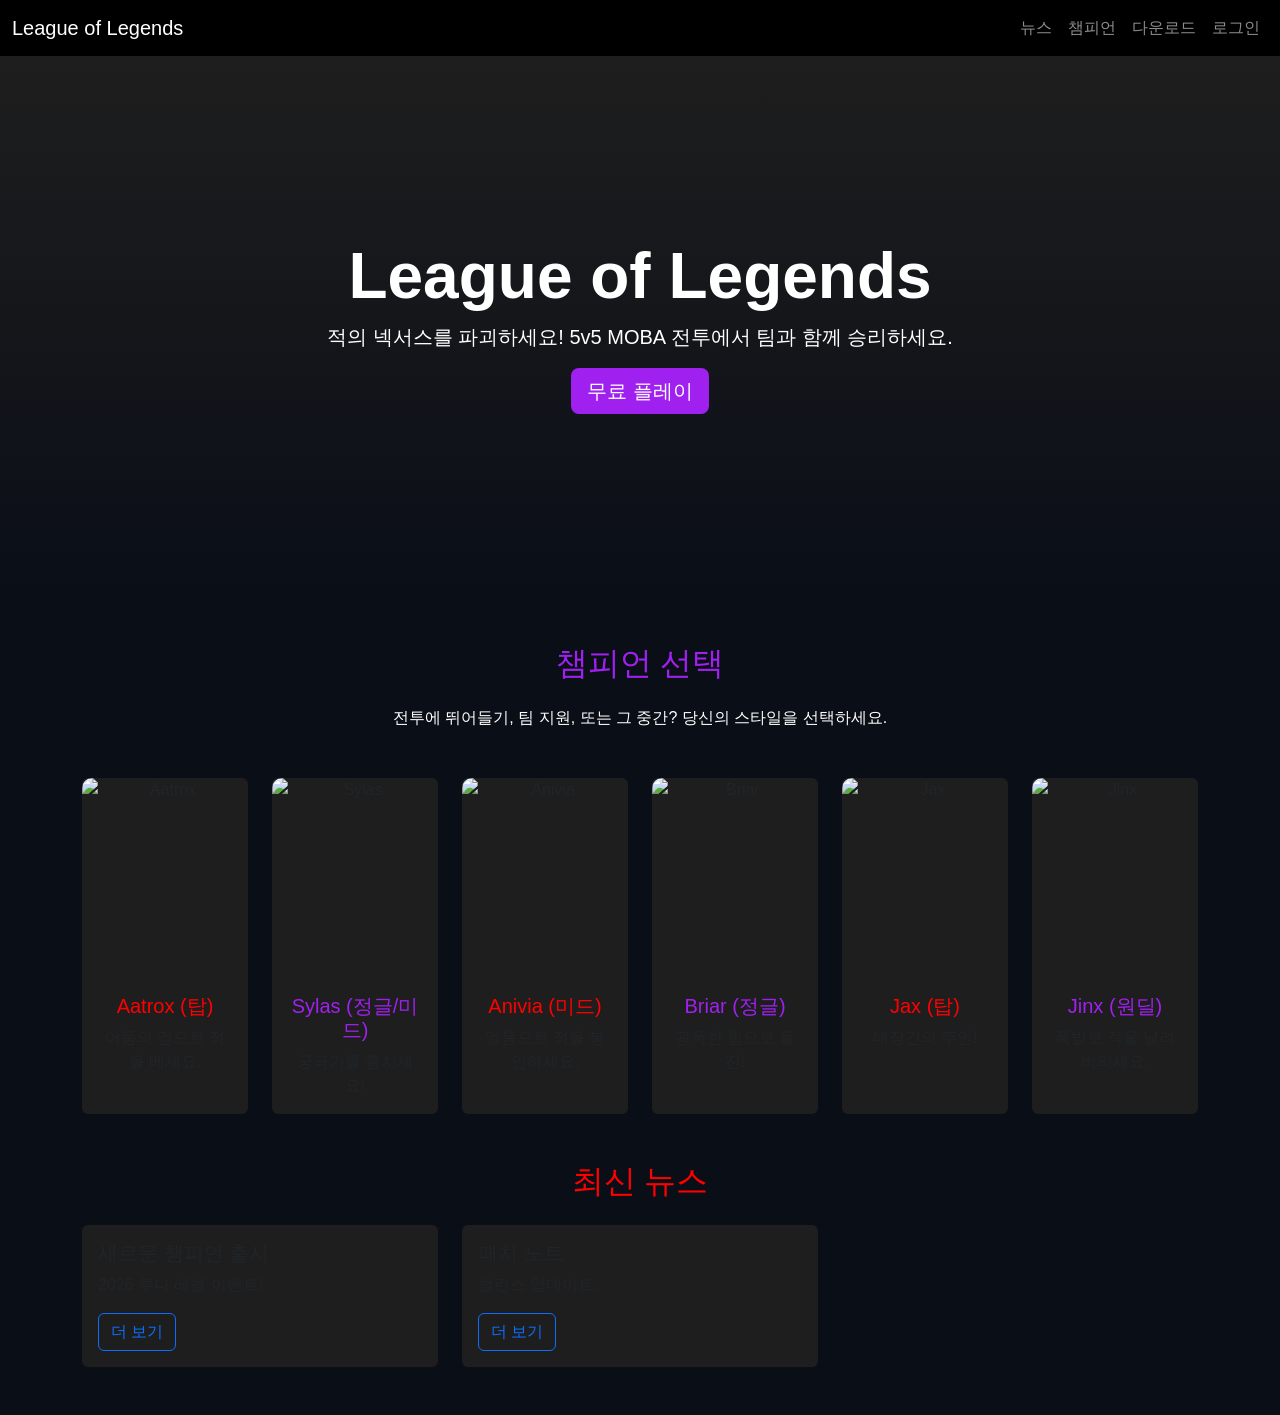
==== src/main/resources/META-INF/resources/index.html @ 99af6a19 "2주차 수업 내용 업로드" ====
<!DOCTYPE html>
<html lang="ko">
<head>
    <meta charset="UTF-8">
    <meta name="viewport" content="width=device-width, initial-scale=1.0">
    <title>League of Legends - 메인 페이지</title>
    <!-- Bootstrap 5 CDN -->
    <link href="https://cdn.jsdelivr.net/npm/bootstrap@5.3.0/dist/css/bootstrap.min.css" rel="stylesheet">
    <script src="https://cdn.jsdelivr.net/npm/bootstrap@5.3.0/dist/js/bootstrap.bundle.min.js"></script>
    <!-- 커스텀 스타일 (LOL 테마 + 챔피언 호버 효과) -->
    <style>
        body { background-color: #0a0e17; color: #fff; font-family: 'Arial', sans-serif; }
        .navbar { background-color: #000; }
        .hero { background: linear-gradient(to bottom, #1e1e1e, #0a0e17); min-height: 60vh; }
        .accent-purple { color: #a020f0; }
        .accent-red { color: #ff0000; }
        .card { background-color: #1e1e1e; border: none; transition: transform 0.3s, box-shadow 0.3s; }
        .card:hover { transform: scale(1.05); box-shadow: 0 10px 20px rgba(160, 32, 240, 0.5); }
        .card-img-top { height: 200px; object-fit: cover; border-radius: 10px 10px 0 0; }
        .btn-primary { background-color: #a020f0; border: none; }
        .btn-primary:hover { background-color: #800080; }
    </style>
</head>
<body>

    <!-- 헤더 (Navbar) -->
    <nav class="navbar navbar-expand-lg navbar-dark">
        <div class="container-fluid">
            <a class="navbar-brand" href="#">League of Legends</a>
            <button class="navbar-toggler" type="button" data-bs-toggle="collapse" data-bs-target="#navbarNav" aria-controls="navbarNav" aria-expanded="false" aria-label="Toggle navigation">
                <span class="navbar-toggler-icon"></span>
            </button>
            <div class="collapse navbar-collapse" id="navbarNav">
                <ul class="navbar-nav ms-auto">
                    <li class="nav-item"><a class="nav-link" href="#">뉴스</a></li>
                    <li class="nav-item"><a class="nav-link" href="#">챔피언</a></li>
                    <li class="nav-item"><a class="nav-link" href="#">다운로드</a></li>
                    <li class="nav-item"><a class="nav-link" href="#">로그인</a></li>
                </ul>
            </div>
        </div>
    </nav>

    <!-- 히어로 배너 (Hero Banner) -->
    <section class="hero d-flex align-items-center justify-content-center text-center py-5">
        <div class="container">
            <h1 class="display-3 fw-bold">League of Legends</h1>
            <p class="lead">적의 넥서스를 파괴하세요! 5v5 MOBA 전투에서 팀과 함께 승리하세요.</p>
            <a href="#" class="btn btn-primary btn-lg">무료 플레이</a>
        </div>
    </section>

<!-- 챔피언 선택 섹션 (작은 썸네일 PNG로 업데이트!) -->
    <section class="container my-5">
        <h2 class="text-center mb-4 accent-purple">챔피언 선택</h2>
        <p class="text-center mb-5">전투에 뛰어들기, 팀 지원, 또는 그 중간? 당신의 스타일을 선택하세요.</p>
        <div class="row g-4">
            <!-- Aatrox -->
            <div class="col-md-6 col-lg-4 col-xl-2">
                <div class="card text-center h-100">
                    <img src="https://ddragon.leagueoflegends.com/cdn/15.24.1/img/champion/Aatrox.png" class="card-img-top" alt="Aatrox" loading="lazy">
                    <div class="card-body">
                        <h5 class="card-title accent-red">Aatrox (탑)</h5>
                        <p class="card-text">어둠의 검으로 적을 베세요.</p>
                    </div>
                </div>
            </div>
            <!-- Sylas -->
            <div class="col-md-6 col-lg-4 col-xl-2">
                <div class="card text-center h-100">
                    <img src="https://ddragon.leagueoflegends.com/cdn/15.24.1/img/champion/Sylas.png" class="card-img-top" alt="Sylas" loading="lazy">
                    <div class="card-body">
                        <h5 class="card-title accent-purple">Sylas (정글/미드)</h5>
                        <p class="card-text">궁극기를 훔치세요!</p>
                    </div>
                </div>
            </div>
            <!-- Anivia -->
            <div class="col-md-6 col-lg-4 col-xl-2">
                <div class="card text-center h-100">
                    <img src="https://ddragon.leagueoflegends.com/cdn/15.24.1/img/champion/Anivia.png" class="card-img-top" alt="Anivia" loading="lazy">
                    <div class="card-body">
                        <h5 class="card-title accent-red">Anivia (미드)</h5>
                        <p class="card-text">얼음으로 적을 봉인하세요.</p>
                    </div>
                </div>
            </div>
            <!-- Briar -->
            <div class="col-md-6 col-lg-4 col-xl-2">
                <div class="card text-center h-100">
                    <img src="https://ddragon.leagueoflegends.com/cdn/15.24.1/img/champion/Briar.png" class="card-img-top" alt="Briar" loading="lazy">
                    <div class="card-body">
                        <h5 class="card-title accent-purple">Briar (정글)</h5>
                        <p class="card-text">광폭한 힘으로 돌진!</p>
                    </div>
                </div>
            </div>
            <!-- Jax -->
            <div class="col-md-6 col-lg-4 col-xl-2">
                <div class="card text-center h-100">
                    <img src="https://ddragon.leagueoflegends.com/cdn/15.24.1/img/champion/Jax.png" class="card-img-top" alt="Jax" loading="lazy">
                    <div class="card-body">
                        <h5 class="card-title accent-red">Jax (탑)</h5>
                        <p class="card-text">대장간의 주인!</p>
                    </div>
                </div>
            </div>
            <!-- Jinx -->
            <div class="col-md-6 col-lg-4 col-xl-2">
                <div class="card text-center h-100">
                    <img src="https://ddragon.leagueoflegends.com/cdn/15.24.1/img/champion/Jinx.png" class="card-img-top" alt="Jinx" loading="lazy">
                    <div class="card-body">
                        <h5 class="card-title accent-purple">Jinx (원딜)</h5>
                        <p class="card-text">폭발로 적을 날려버리세요.</p>
                    </div>
                </div>
            </div>
        </div>
    </section>

    <!-- 뉴스 섹션 (기존 유지) -->
    <section class="container my-5">
        <h2 class="text-center mb-4 accent-red">최신 뉴스</h2>
        <div class="row g-4">
            <div class="col-md-6 col-lg-4">
                <div class="card">
                    <div class="card-body">
                        <h5 class="card-title">새로운 챔피언 출시</h5>
                        <p class="card-text">2026 루나 레벨 이벤트!</p>
                        <a href="#" class="btn btn-outline-primary">더 보기</a>
                    </div>
                </div>
            </div>
            <div class="col-md-6 col-lg-4">
                <div class="card">
                    <div class="card-body">
                        <h5 class="card-title">패치 노트</h5>
                        <p class="card-text">밸런스 업데이트.</p>
                        <a href="#" class="btn btn-outline-primary">더 보기</a>
                    </div>
                </div>
            </div>
        </div>
    </section>
    
</body>
</html>
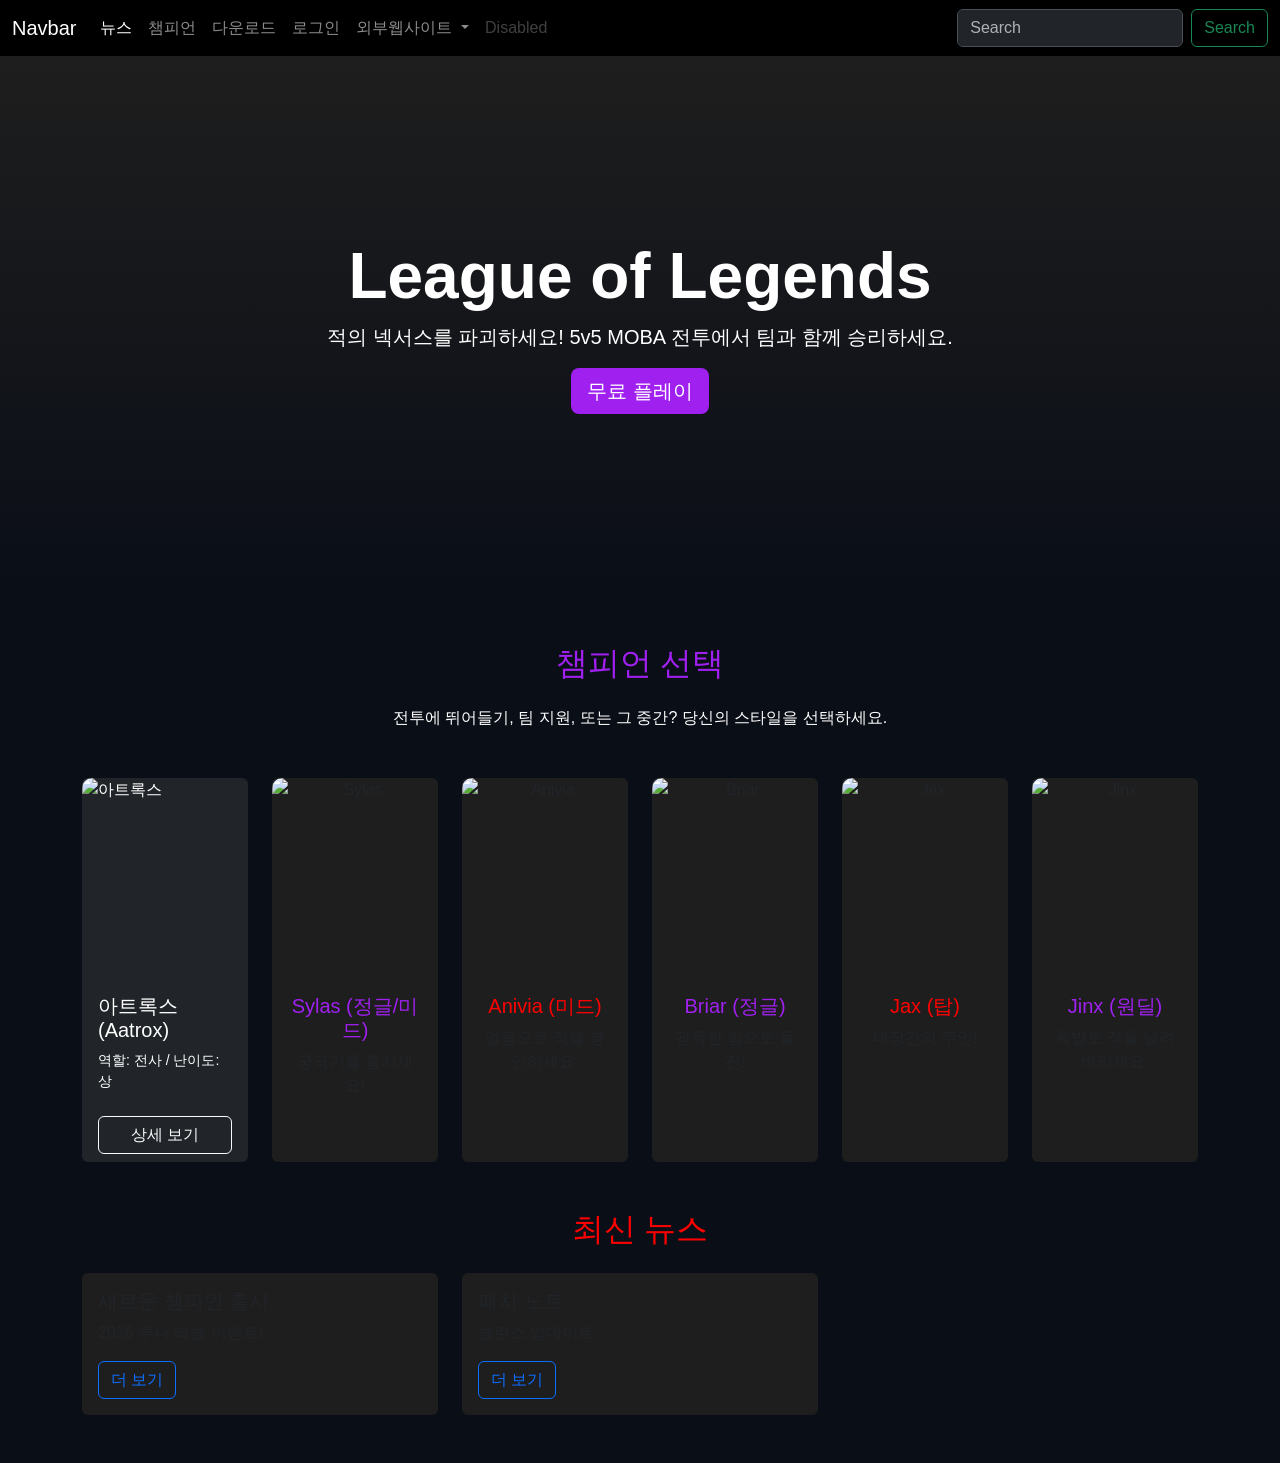
==== commit c6965f62: "4주차 수업 내용 업로드" ====
--- a/src/main/resources/META-INF/resources/index.html
+++ b/src/main/resources/META-INF/resources/index.html
@@ -1,4 +1,4 @@
-<!DOCTYPE html>
+<!DOCTYPE html> 
 <html lang="ko">
 <head>
     <meta charset="UTF-8">
@@ -24,9 +24,9 @@
 <body>
 
     <!-- 헤더 (Navbar) -->
-    <nav class="navbar navbar-expand-lg navbar-dark">
+    <!-- <nav class="navbar navbar-expand-lg navbar-dark">
         <div class="container-fluid">
-            <a class="navbar-brand" href="#">League of Legends</a>
+            <a class="navbar-brand" href="http://localhost:8080/index.html">League of Legends</a>
             <button class="navbar-toggler" type="button" data-bs-toggle="collapse" data-bs-target="#navbarNav" aria-controls="navbarNav" aria-expanded="false" aria-label="Toggle navigation">
                 <span class="navbar-toggler-icon"></span>
             </button>
@@ -36,10 +36,54 @@
                     <li class="nav-item"><a class="nav-link" href="#">챔피언</a></li>
                     <li class="nav-item"><a class="nav-link" href="#">다운로드</a></li>
                     <li class="nav-item"><a class="nav-link" href="#">로그인</a></li>
+                    <li class="nav-item"><a class="nav-link" href="https://lol.ps/" taget="_blank">외부웹사이트</a></li>
                 </ul>
             </div>
         </div>
-    </nav>
+    </nav> -->
+
+    <nav class="navbar navbar-expand-lg" data-bs-theme="dark">
+  <div class="container-fluid">
+    <a class="navbar-brand" href="#">Navbar</a>
+    <button class="navbar-toggler" type="button" data-bs-toggle="collapse" data-bs-target="#navbarSupportedContent" aria-controls="navbarSupportedContent" aria-expanded="false" aria-label="Toggle navigation">
+      <span class="navbar-toggler-icon"></span>
+    </button>
+    <div class="collapse navbar-collapse" id="navbarSupportedContent">
+      <ul class="navbar-nav me-auto mb-2 mb-lg-0">
+        <li class="nav-item">
+          <a class="nav-link active" aria-current="page" href="#">뉴스</a>
+        </li>
+        <li class="nav-item">
+          <a class="nav-link" href="#">챔피언</a>
+        </li>
+        <li class="nav-item">
+          <a class="nav-link" href="#">다운로드</a>
+        </li>
+        <li class="nav-item">
+          <a class="nav-link" href="#">로그인</a>
+        </li>
+        <li class="nav-item dropdown">
+          <a class="nav-link dropdown-toggle" href="#" id="navbarDropdown" role="button" data-bs-toggle="dropdown" aria-expanded="false">
+            외부웹사이트
+          </a>
+          <ul class="dropdown-menu" aria-labelledby="navbarDropdown">
+            <li><a class="dropdown-item" href="https://lol.ps/" target="_blank">롤전적</a></li>
+            <li><a class="dropdown-item" href="#">불법사이트</a></li>
+            <li><hr class="dropdown-divider"></li>
+            <li><a class="dropdown-item" href="#">외부웹</a></li>
+          </ul>
+        </li>
+        <li class="nav-item">
+          <a class="nav-link disabled" href="#" tabindex="-1" aria-disabled="true">Disabled</a>
+        </li>
+      </ul>
+      <form class="d-flex">
+        <input class="form-control me-2" type="search" placeholder="Search" aria-label="Search">
+        <button class="btn btn-outline-success" type="submit">Search</button>
+      </form>
+    </div>
+  </div>
+</nav>
 
     <!-- 히어로 배너 (Hero Banner) -->
     <section class="hero d-flex align-items-center justify-content-center text-center py-5">
@@ -56,15 +100,24 @@
         <p class="text-center mb-5">전투에 뛰어들기, 팀 지원, 또는 그 중간? 당신의 스타일을 선택하세요.</p>
         <div class="row g-4">
             <!-- Aatrox -->
-            <div class="col-md-6 col-lg-4 col-xl-2">
-                <div class="card text-center h-100">
-                    <img src="https://ddragon.leagueoflegends.com/cdn/15.24.1/img/champion/Aatrox.png" class="card-img-top" alt="Aatrox" loading="lazy">
-                    <div class="card-body">
-                        <h5 class="card-title accent-red">Aatrox (탑)</h5>
-                        <p class="card-text">어둠의 검으로 적을 베세요.</p>
-                    </div>
-                </div>
-            </div>
+<div class="col">
+<div class="card bg-dark text-white border-secondary h-100">
+<img src="images/Aatrox.png" class="card-img-top" alt="아트록스">
+<div class="card-body">
+<h5 class="card-title">아트록스 (Aatrox)</h5>
+<p class="card-text small">역할: 전사 / 난이도: 상</p>
+</div>
+<div class="card-footer bg-transparent border-0">
+<button class="btn btn-outline-light w-100"
+data-bs-toggle="modal"
+data-bs-target="#modalAatrox"
+data-champ="Aatrox">
+상세 보기
+</button>
+</div>
+</div>
+</div>
+
             <!-- Sylas -->
             <div class="col-md-6 col-lg-4 col-xl-2">
                 <div class="card text-center h-100">
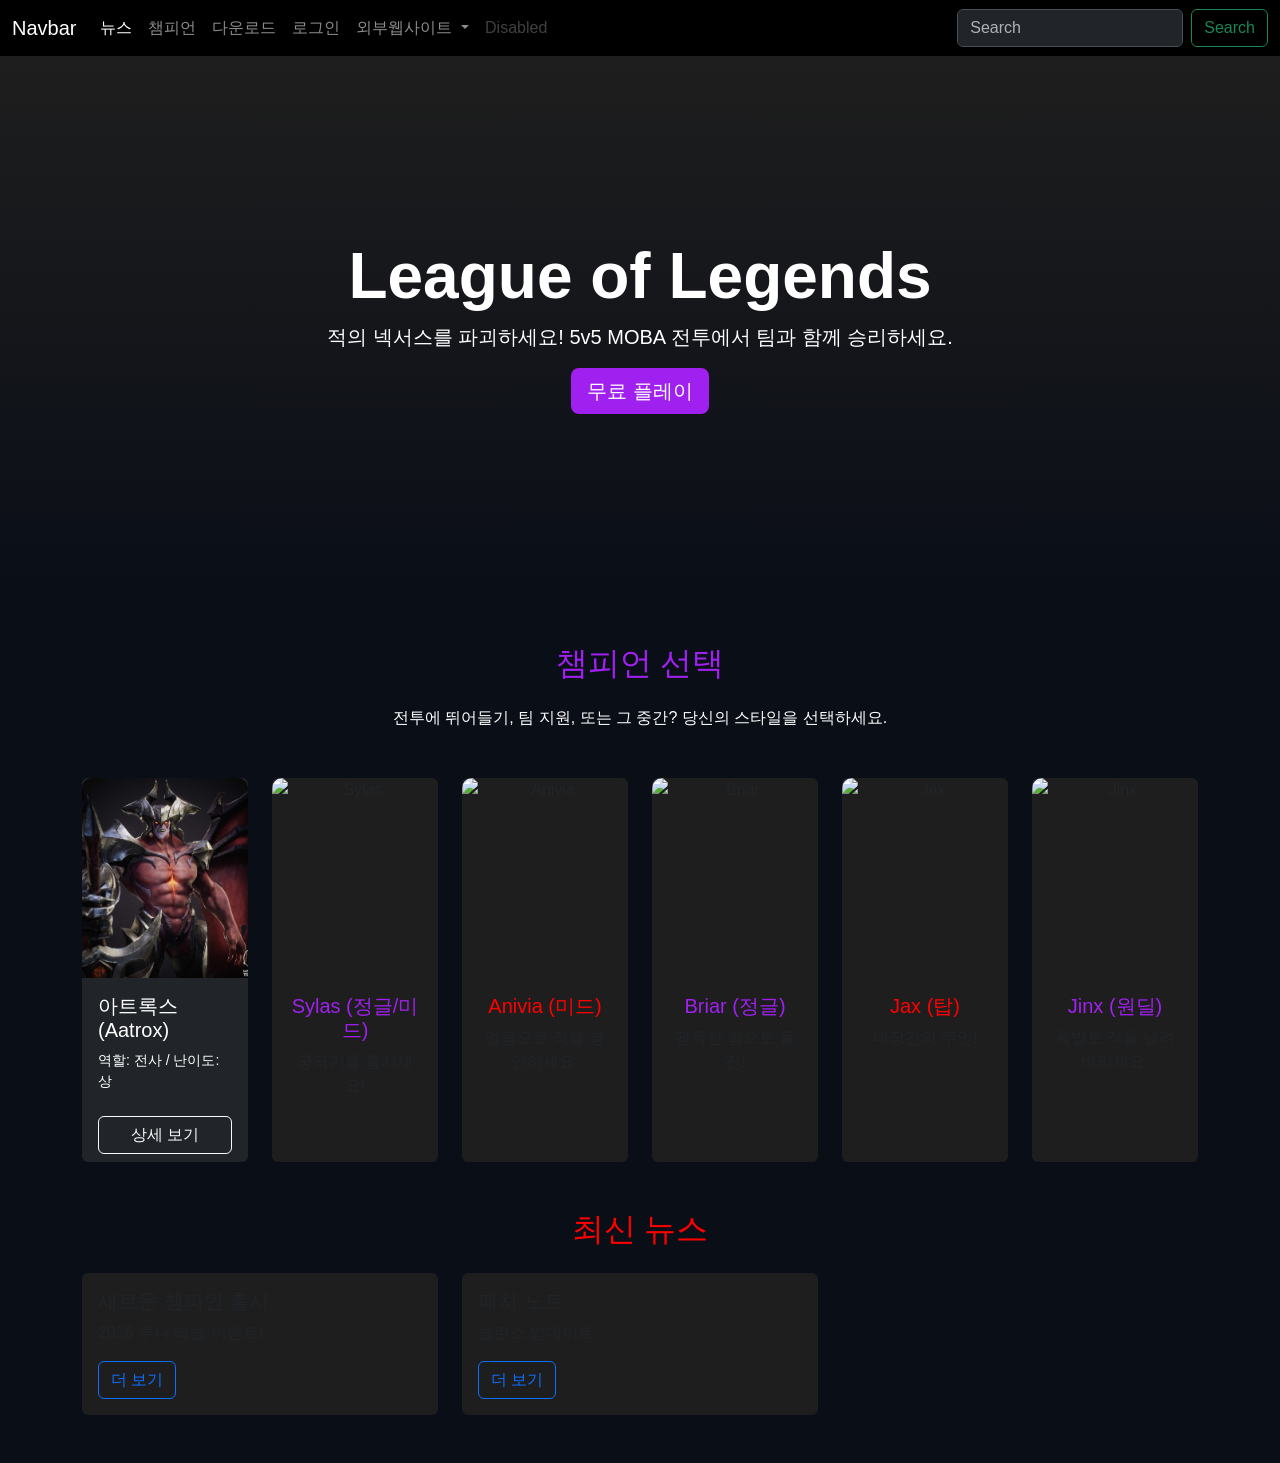
==== commit cc63dbd7: "5주차 수업 내용 업로드" ====
--- a/src/main/resources/META-INF/resources/index.html
+++ b/src/main/resources/META-INF/resources/index.html
@@ -57,7 +57,7 @@
           <a class="nav-link" href="#">챔피언</a>
         </li>
         <li class="nav-item">
-          <a class="nav-link" href="#">다운로드</a>
+          <a class="nav-link" href="main_page_sub/download.html">다운로드</a>   
         </li>
         <li class="nav-item">
           <a class="nav-link" href="#">로그인</a>
@@ -99,10 +99,11 @@
         <h2 class="text-center mb-4 accent-purple">챔피언 선택</h2>
         <p class="text-center mb-5">전투에 뛰어들기, 팀 지원, 또는 그 중간? 당신의 스타일을 선택하세요.</p>
         <div class="row g-4">
+
             <!-- Aatrox -->
 <div class="col">
 <div class="card bg-dark text-white border-secondary h-100">
-<img src="images/Aatrox.png" class="card-img-top" alt="아트록스">
+<img src="images/8999de32eed92f36c3d13f22b738f26defcdd7f6.jpeg" class="card-img-top" alt="아트록스">
 <div class="card-body">
 <h5 class="card-title">아트록스 (Aatrox)</h5>
 <p class="card-text small">역할: 전사 / 난이도: 상</p>
@@ -118,6 +119,32 @@
 </div>
 </div>
 
+<!-- 모달 (iframe으로 Aatrox.html 불러오기) -->
+<div class="modal fade" id="modalAatrox" tabindex="-1" aria-labelledby="modalAatroxLabel" aria-hidden="true">
+<div class="modal-dialog modal-xl modal-dialog-centered modal-dialog-scrollable">
+<div class="modal-content bg-dark text-white border-secondary">
+<!-- 헤더 -->
+<div class="modal-header border-secondary">
+<h5 class="modal-title" id="modalAatroxLabel">아트록스 (Aatrox) 상세 정보</h5>
+<button type="button" class="btn-close btn-close-white" data-bs-dismiss="modal" aria-label="Close"></button>
+</div>
+<!-- 바디: iframe으로 내용 채움 -->
+<div class="modal-body p-0" style="height: 65vh; background: #0a0e17;">
+<iframe
+src="modals/Aatrox.html"
+frameborder="0"
+style="width: 100%; height: 100%; border: none;"
+allowfullscreen>
+</iframe>
+</div>
+<!-- 푸터 -->
+<div class="modal-footer border-secondary">
+<button type="button" class="btn btn-outline-light" data-bs-dismiss="modal">닫기</button>
+</div>
+</div>
+</div>
+</div>
+
             <!-- Sylas -->
             <div class="col-md-6 col-lg-4 col-xl-2">
                 <div class="card text-center h-100">
@@ -197,4 +224,4 @@
     </section>
     
 </body>
-</html>+</html>
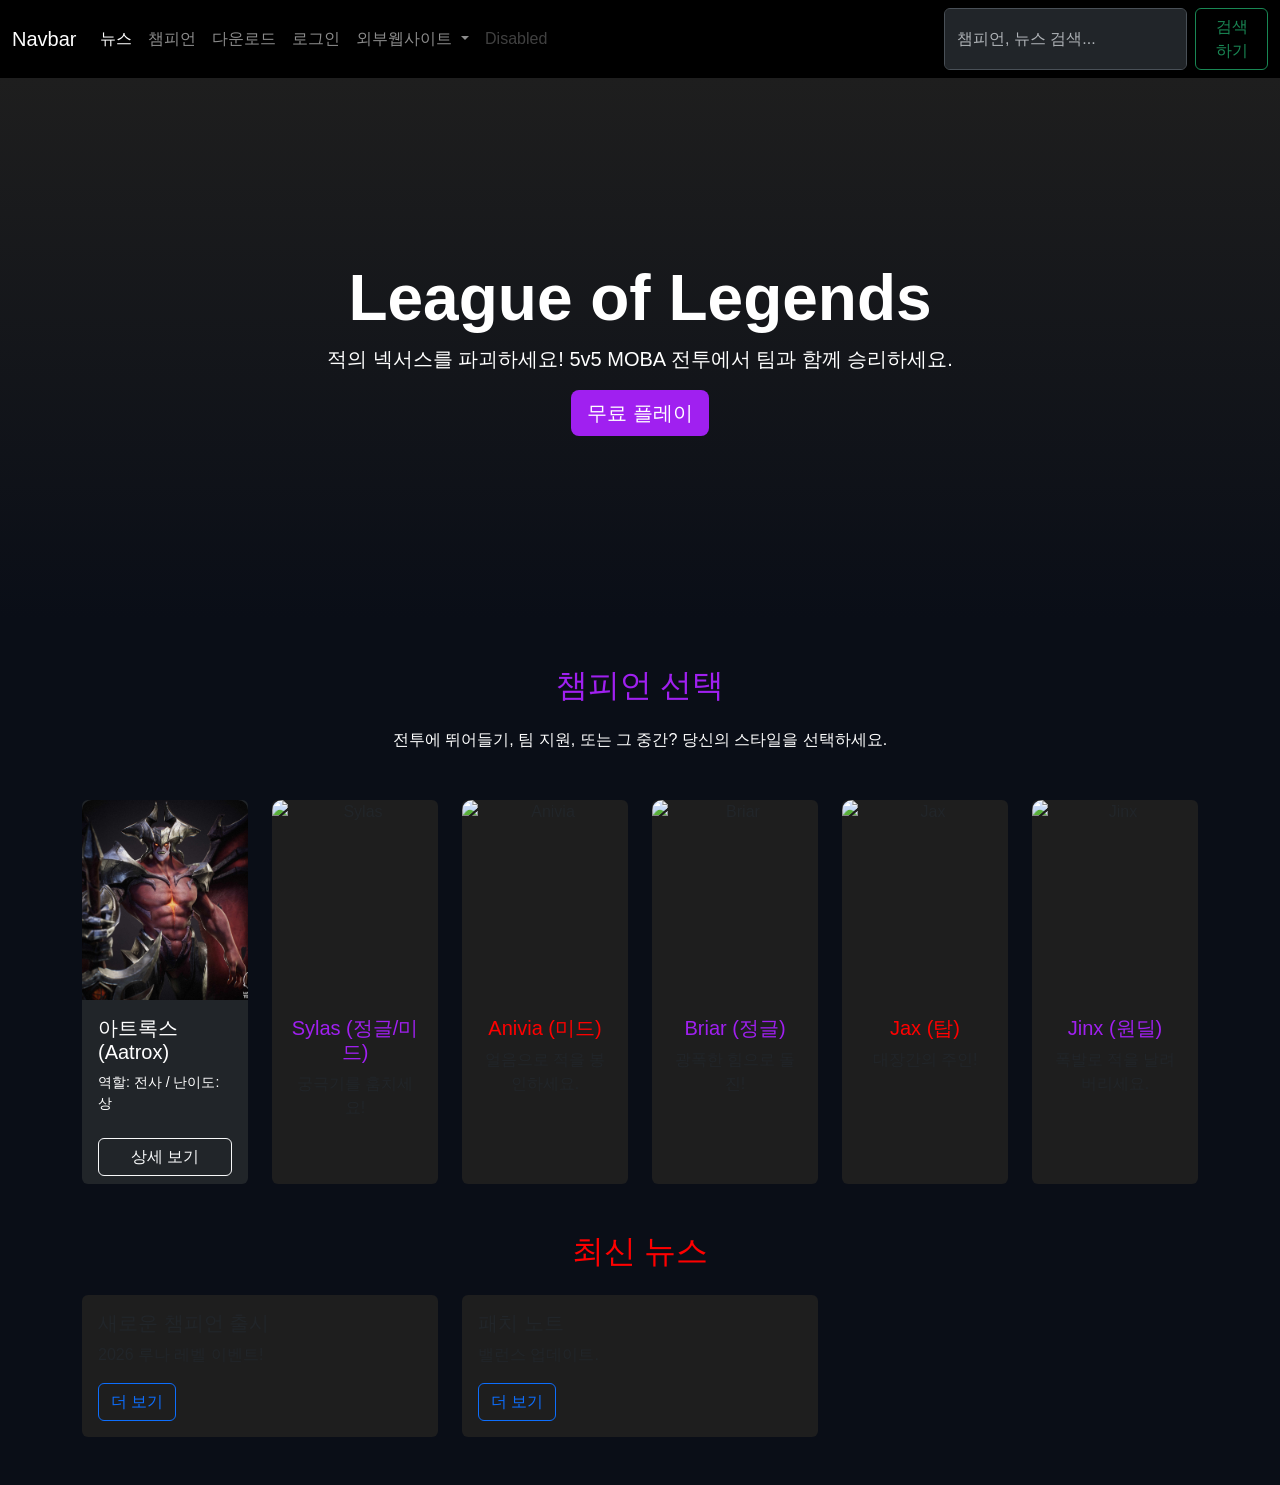
==== commit b01bc368: "6주차 수업 내용 업로드" ====
--- a/src/main/resources/META-INF/resources/index.html
+++ b/src/main/resources/META-INF/resources/index.html
@@ -6,7 +6,15 @@
     <title>League of Legends - 메인 페이지</title>
     <!-- Bootstrap 5 CDN -->
     <link href="https://cdn.jsdelivr.net/npm/bootstrap@5.3.0/dist/css/bootstrap.min.css" rel="stylesheet">
-    <script src="https://cdn.jsdelivr.net/npm/bootstrap@5.3.0/dist/js/bootstrap.bundle.min.js"></script>
+    <script src="js/bootstrap.bundle.min.js"></script>
+    <script src="js/test.js"></script>
+
+    <script>
+        window.onload = function() {
+            alert("메인 페이지 로딩 완료");
+        }
+
+</script>
     <!-- 커스텀 스타일 (LOL 테마 + 챔피언 호버 효과) -->
     <style>
         body { background-color: #0a0e17; color: #fff; font-family: 'Arial', sans-serif; }
@@ -77,10 +85,11 @@
           <a class="nav-link disabled" href="#" tabindex="-1" aria-disabled="true">Disabled</a>
         </li>
       </ul>
-      <form class="d-flex">
-        <input class="form-control me-2" type="search" placeholder="Search" aria-label="Search">
-        <button class="btn btn-outline-success" type="submit">Search</button>
-      </form>
+    <form class="d-flex" id="searchForm">
+        <input class="form-control me-2" type="search" placeholder="챔피언, 뉴스 검색..." aria-label="Search" id="searchInput">
+        <button class="btn btn-outline-success" type="submit">검색하기</button>
+    </form>
+
     </div>
   </div>
 </nav>
@@ -90,7 +99,8 @@
         <div class="container">
             <h1 class="display-3 fw-bold">League of Legends</h1>
             <p class="lead">적의 넥서스를 파괴하세요! 5v5 MOBA 전투에서 팀과 함께 승리하세요.</p>
-            <a href="#" class="btn btn-primary btn-lg">무료 플레이</a>
+            <a href="#" class="btn btn-primary btn-lg" onclick="alert('즐거운 플레이 되세요')">무료 플레이</a>
+
         </div>
     </section>
 
@@ -223,5 +233,8 @@
         </div>
     </section>
     
+
+    <script src="js/search.js"></script>
+
 </body>
 </html>
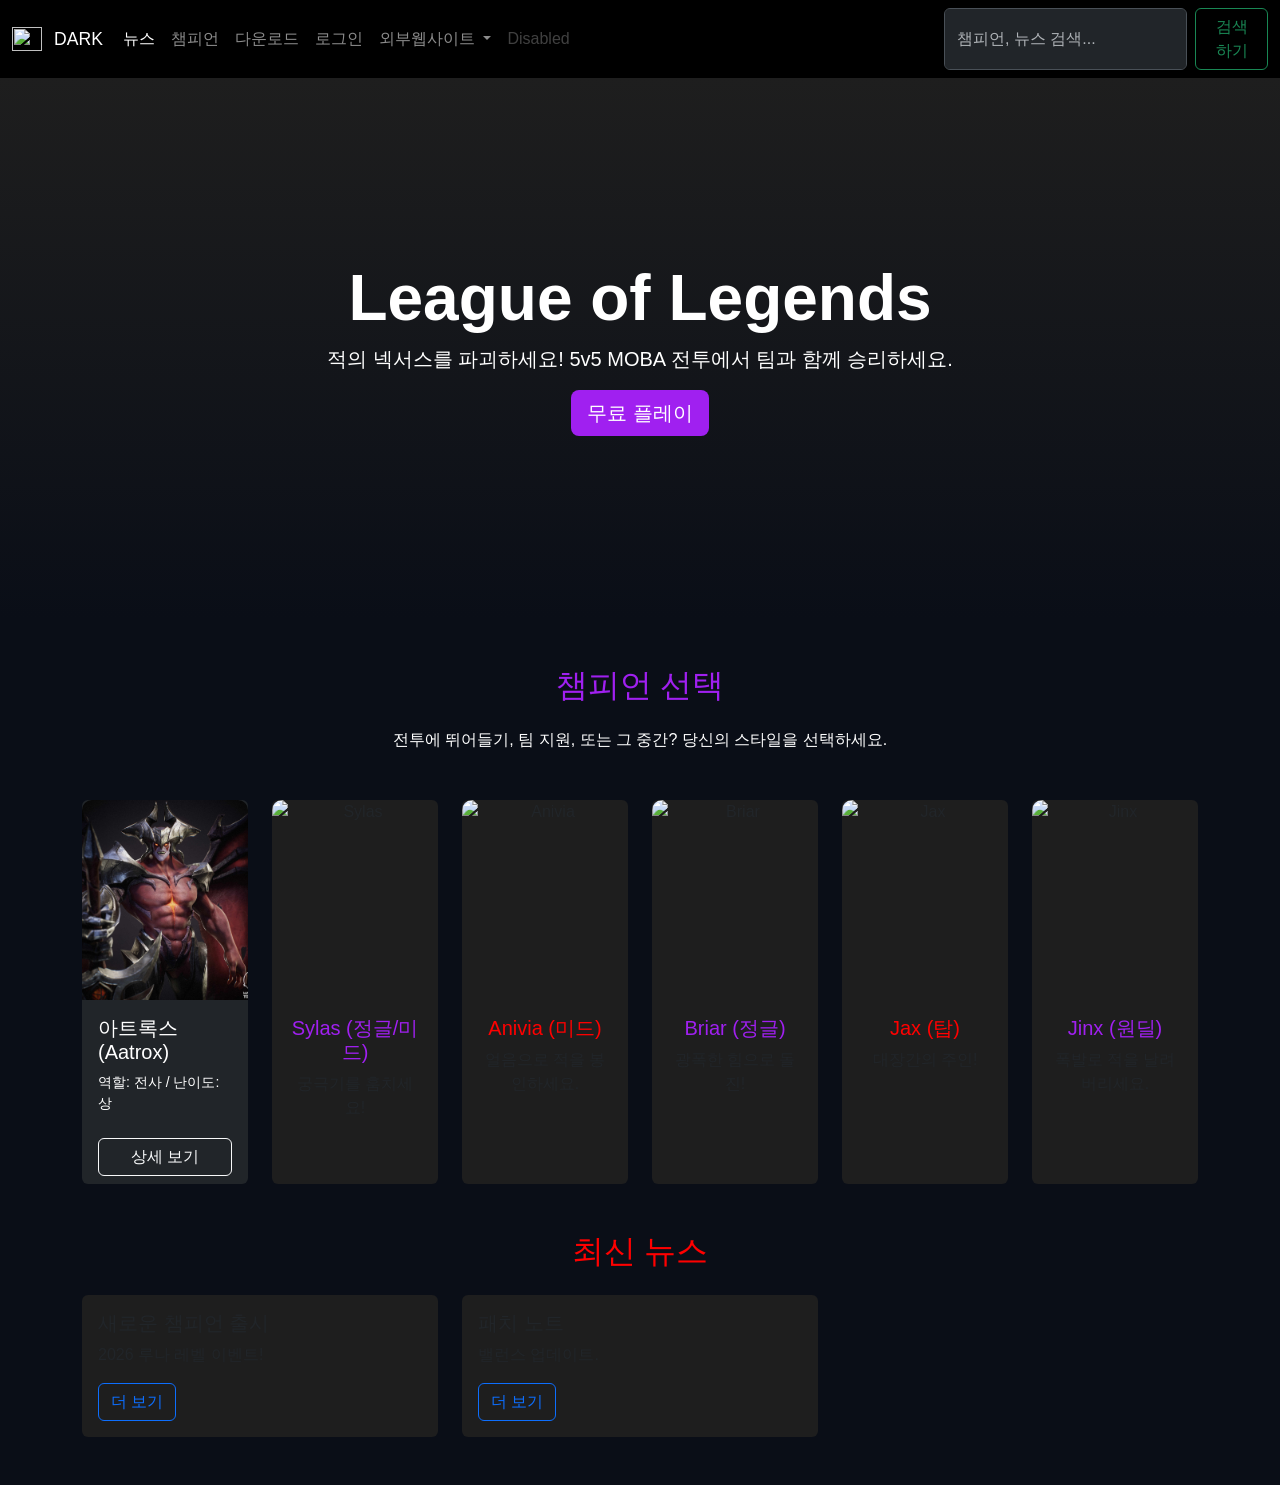
==== commit 90de67dd: "9주차 수업 내용 업로드" ====
--- a/src/main/resources/META-INF/resources/index.html
+++ b/src/main/resources/META-INF/resources/index.html
@@ -8,7 +8,10 @@
     <link href="https://cdn.jsdelivr.net/npm/bootstrap@5.3.0/dist/css/bootstrap.min.css" rel="stylesheet">
     <script src="js/bootstrap.bundle.min.js"></script>
     <script src="js/test.js"></script>
-
+    <script src="js/test2.js"></script>
+    <script src="js/toggle.js"></script>    
+
+    <link rel="stylesheet" href="css/main.css">
     <script>
         window.onload = function() {
             alert("메인 페이지 로딩 완료");
@@ -52,7 +55,12 @@
 
     <nav class="navbar navbar-expand-lg" data-bs-theme="dark">
   <div class="container-fluid">
-    <a class="navbar-brand" href="#">Navbar</a>
+    <img src="/images/LOL.webp" alt="" width="30" height="24">
+<!-- [변경] "Navbar" 텍스트 → 다크/라이트 토글 버튼 -->
+<button class="btn border-0" id="themeToggleBtn" onclick="toggleTheme()">
+DARK
+</button>
+
     <button class="navbar-toggler" type="button" data-bs-toggle="collapse" data-bs-target="#navbarSupportedContent" aria-controls="navbarSupportedContent" aria-expanded="false" aria-label="Toggle navigation">
       <span class="navbar-toggler-icon"></span>
     </button>
@@ -233,6 +241,44 @@
         </div>
     </section>
     
+    <!-- ===== 검색 결과 섹션 (기본 숨김) ===== -->
+<section id="searchResults">
+<!-- 키워드 헤더 -->
+<div class="search-keyword-header">
+<h1 id="searchKeywordDisplay"></h1>
+</div>
+<!-- 본문: 사이드바 + 콘텐츠 -->
+<div class="search-body">
+<div class="container-fluid px-0">
+<div class="row g-0">
+<!-- 왼쪽 카테고리 사이드바 -->
+<div class="col-md-3 col-lg-2 search-sidebar bg-white py-4">
+<div class="px-3 mb-3" style="font-size:0.8rem; color:#999; text-transform:uppercase; letter-spacing:0.1em;">카테고리</div>
+<div class="search-category-item active" onclick="switchCategory('champion', this)">
+챔피언 <span class="count" id="champCount">(0)</span>
+</div>
+
+<div class="search-category-item" onclick="switchCategory('news', this)">
+뉴스 <span class="count" id="newsCount">(0)</span>
+</div>
+</div>
+<!-- 오른쪽 콘텐츠 -->
+<div class="col-md-9 col-lg-10 search-content-area">
+<!-- 챔피언 결과 -->
+<div id="resultChampion">
+<h5 class="mb-4" style="color:#333;">챔피언</h5>
+<div id="championResultList"></div>
+</div>
+<!-- 뉴스 결과 -->
+<div id="resultNews" style="display:none;">
+<h5 class="mb-4" style="color:#333;">뉴스</h5>
+<div id="newsResultList"></div>
+</div>
+</div>
+</div>
+</div>
+</div>
+</section>
 
     <script src="js/search.js"></script>
 
--- a/src/main/resources/META-INF/resources/css/main.css
+++ b/src/main/resources/META-INF/resources/css/main.css
@@ -0,0 +1,85 @@
+/* ── 기본 레이아웃 ──────────────────────────────────────────── */
+body { background-color: #0a0e17; color: #fff; font-family: 'Arial', sans-serif; }
+.navbar { background-color: #000; }
+.hero { background: linear-gradient(to bottom, #1e1e1e, #0a0e17); min-height: 60vh; }
+
+/* ── 강조 색상 ──────────────────────────────────────────────── */
+.accent-purple { color: #a020f0; }
+.accent-red { color: #ff0000; }
+
+/* ── 카드 ────────────────────────────────────────────────────── */
+.card { background-color: #1e1e1e; border: none; transition: transform 0.3s, box-shadow 0.3s; }
+.card:hover { transform: scale(1.05); box-shadow: 0 10px 20px rgba(160, 32, 240, 0.5); }
+.card-img-top { height: 200px; object-fit: cover; border-radius: 10px 10px 0 0; }
+
+/* ── 버튼 ────────────────────────────────────────────────────── */
+.btn-primary { background-color: #a020f0; border: none; }
+.btn-primary:hover { background-color: #800080; }
+
+/* ── 검색 결과 페이지 ────────────────────────────────────────── */
+#searchResults { display: none; }
+
+.search-keyword-header {
+    background: #0a0a0a;
+    background-image: radial-gradient(ellipse at center, #1a1a1a 0%, #000 70%);
+    min-height: 180px;
+    display: flex;
+    align-items: center;
+    justify-content: center;
+    border-bottom: 2px solid #c8a96e;
+}
+.search-keyword-header h1 {
+    font-size: 2.8rem;
+    font-weight: 700;
+    color: #fff;
+    letter-spacing: 0.05em;
+}
+
+.search-body { background-color: #f0ede8; min-height: 500px; }
+.search-sidebar { border-right: 1px solid #ddd; }
+
+.search-category-item {
+    padding: 14px 20px;
+    cursor: pointer;
+    color: #333;
+    font-size: 0.95rem;
+    border-left: 3px solid transparent;
+    transition: all 0.2s;
+}
+.search-category-item:hover { background: #e0dcd5; }
+.search-category-item.active {
+    border-left: 3px solid #c8253a;
+    font-weight: 700;
+    color: #c8253a;
+    background: #e8e4df;
+}
+.search-category-item .count { color: #999; font-size: 0.85rem; margin-left: 6px; }
+
+.search-content-area { padding: 30px; }
+
+.search-result-card {
+    background: #fff;
+    border: none;
+    border-radius: 6px;
+    margin-bottom: 16px;
+    transition: box-shadow 0.2s;
+}
+.search-result-card:hover { box-shadow: 0 4px 15px rgba(0,0,0,0.15); }
+.search-result-card img { width: 110px; height: 80px; object-fit: cover; border-radius: 6px 0 0 6px; }
+
+.no-result { text-align: center; padding: 80px 20px; color: #666; }
+.no-result h4 { color: #333; }
+
+/* ── [추가] 테마 토글 버튼 (폰트 크기, 색상 등 ) ──────────────── */
+#themeToggleBtn { font-size: 1.1rem; color: #fff; }
+body.light-mode #themeToggleBtn { color: #212529; }
+
+/* ── [추가] 라이트 모드 (다양한 색상 정보 ─────────────────────── */
+body.light-mode { background-color: #f8f9fa; color: #212529; }
+body.light-mode .navbar { background-color: #e9ecef !important; }
+body.light-mode .navbar .navbar-brand,
+body.light-mode .navbar .nav-link { color: #212529 !important; }
+body.light-mode .hero { background: linear-gradient(to bottom, #dce3ea, #f8f9fa); }
+body.light-mode .card { background-color: #ffffff; color: #212529; border: 1px solid #dee2e6; }
+body.light-mode .card-title { color: #212529; }
+body.light-mode .card-text { color: #555; }
